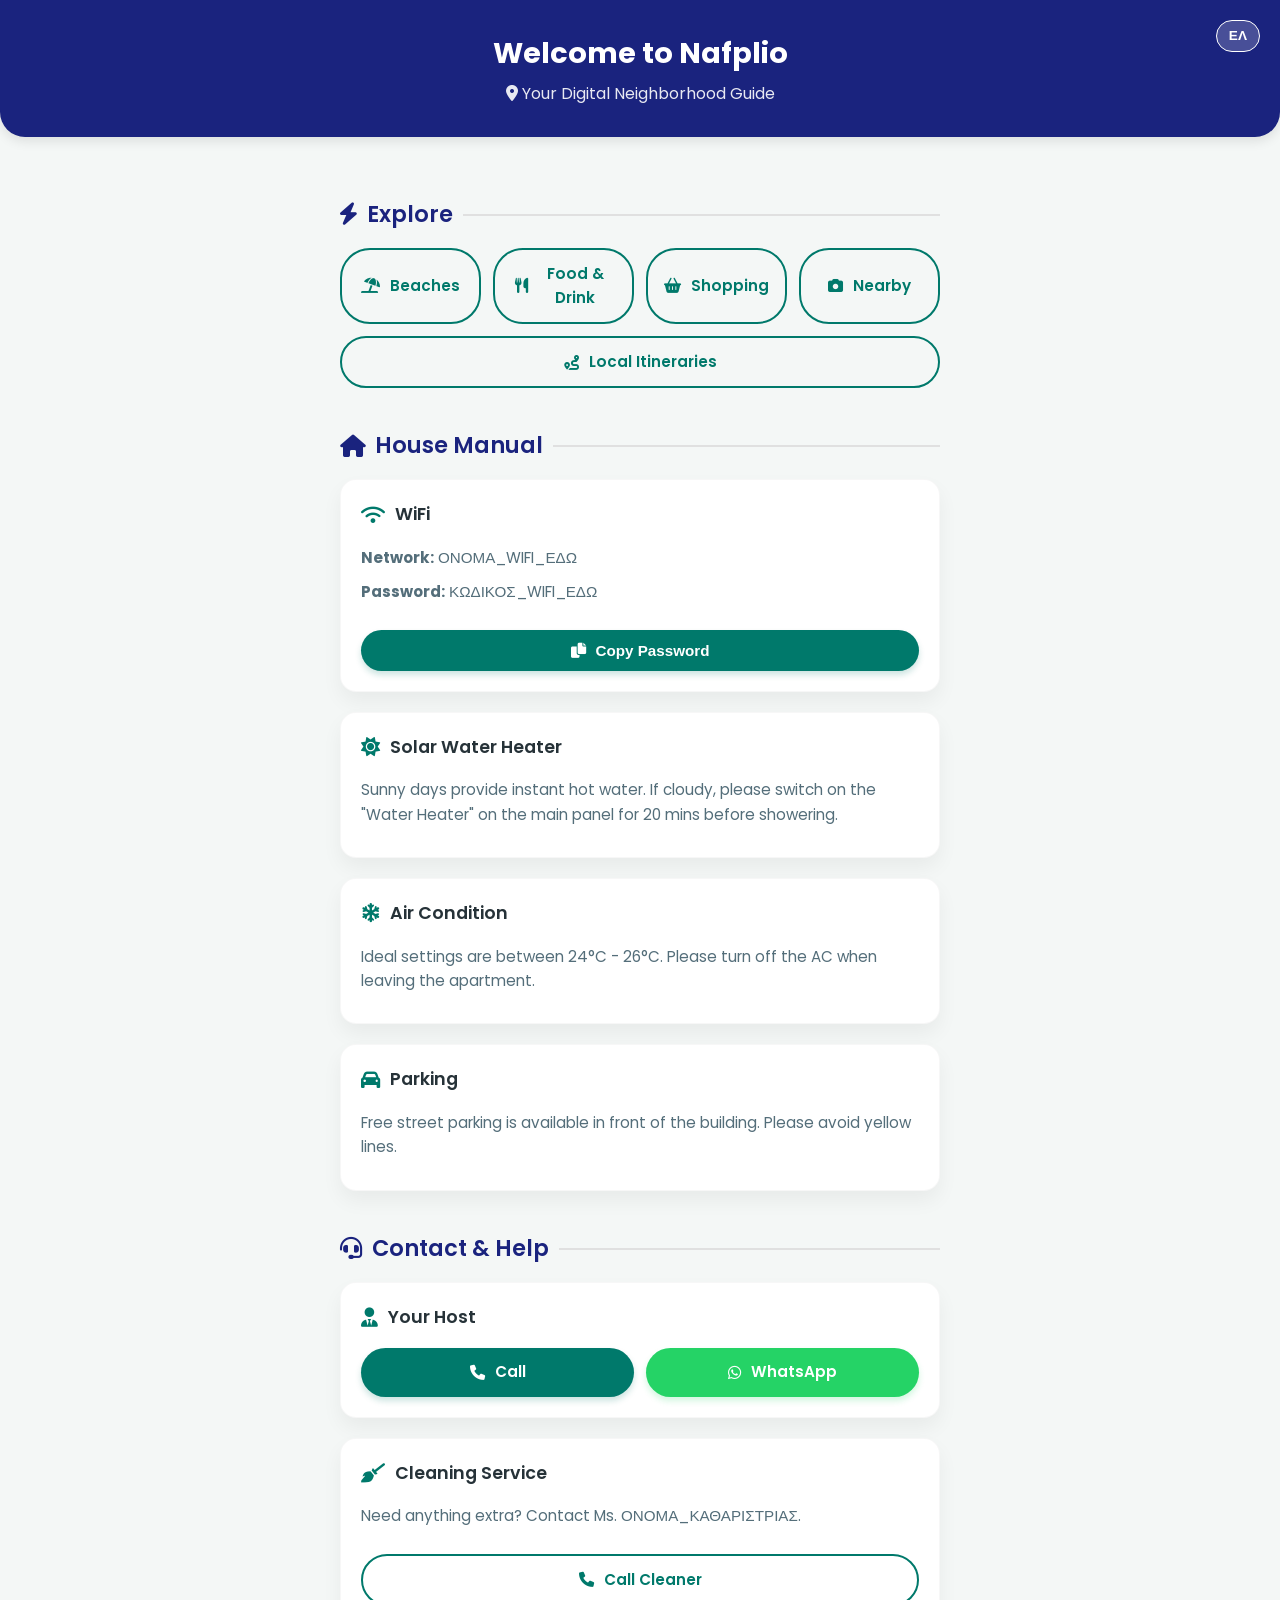
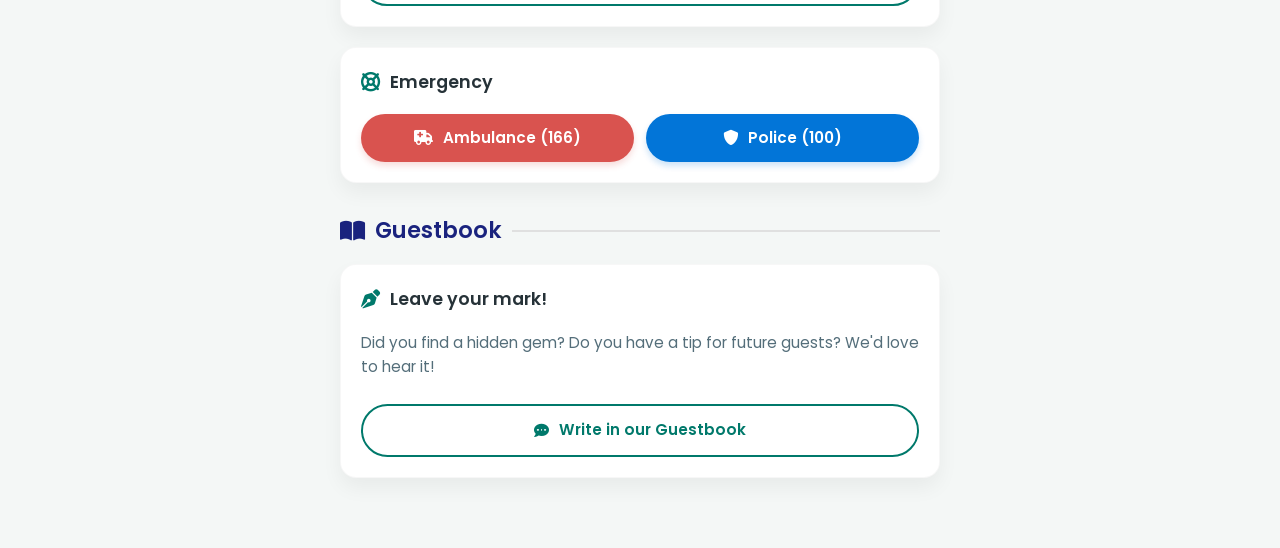
==== index.html @ 697308ff "first commit" ====
<!DOCTYPE html>
<html lang="en">
<head>
    <meta charset="UTF-8">
    <meta name="viewport" content="width=device-width, initial-scale=1.0, maximum-scale=1.0, user-scalable=no">
    <title>Digital Guide - Nafplio</title>
    
    <link rel="preconnect" href="https://fonts.googleapis.com">
    <link rel="preconnect" href="https://fonts.gstatic.com" crossorigin>
    <link href="https://fonts.googleapis.com/css2?family=Poppins:wght@400;600;700&display=swap" rel="stylesheet">
    <link rel="stylesheet" href="https://cdnjs.cloudflare.com/ajax/libs/font-awesome/6.0.0/css/all.min.css">
    
    <link rel="stylesheet" href="style.css">
</head>
<body class="lang-en">

    <header>
        <button class="lang-toggle" onclick="toggleLanguage()">
            <span class="en">ΕΛ</span>
            <span class="el">EN</span>
        </button>
        <h1>
            <span class="en">Welcome to Nafplio</span>
            <span class="el">Καλώς ήρθατε στο Ναύπλιο</span>
        </h1>
        <p><i class="fas fa-map-marker-alt"></i> 
            <span class="en">Your Digital Neighborhood Guide</span>
            <span class="el">Ο Ψηφιακός Οδηγός της Γειτονιάς</span>
        </p>
    </header>

    <div class="container">
        
    <h2><i class="fas fa-bolt"></i> <span class="en">Explore</span><span class="el">Εξερεύνηση</span></h2>
    <div class="flex-row">
        <a href="pages/beaches.html" class="btn flex-item btn-outline"><i class="fas fa-umbrella-beach"></i> <span class="en">Beaches</span><span class="el">Παραλίες</span></a>
        <a href="pages/food.html" class="btn flex-item btn-outline"><i class="fas fa-utensils"></i> <span class="en">Food & Drink</span><span class="el">Φαγητό & Ποτό</span></a>
        <a href="pages/shopping.html" class="btn flex-item btn-outline"><i class="fas fa-shopping-basket"></i> <span class="en">Shopping</span><span class="el">Αγορές</span></a>
        <a href="pages/nearby.html" class="btn flex-item btn-outline"><i class="fas fa-camera"></i> <span class="en">Nearby</span><span class="el">Αξιοθέατα</span></a>
        <a href="pages/itineraries.html" class="btn flex-item btn-outline" style="min-width: 100%;"><i class="fas fa-route"></i> <span class="en">Local Itineraries</span><span class="el">Προτεινόμενες Διαδρομές</span></a>
    </div>

        <h2><i class="fas fa-home"></i> <span class="en">House Manual</span><span class="el">Οδηγίες Σπιτιού</span></h2>
        
        <div class="card">
            <h3><i class="fas fa-wifi"></i> WiFi</h3>
            <p><strong>Network:</strong> ΟΝΟΜΑ_WIFI_ΕΔΩ</p>
            <p><strong>Password:</strong> ΚΩΔΙΚΟΣ_WIFI_ΕΔΩ</p>
            <button class="btn" onclick="copyWiFi()"><i class="fas fa-copy"></i> <span class="en">Copy Password</span><span class="el">Αντιγραφή Κωδικού</span></button>
        </div>

        <div class="card">
            <h3><i class="fas fa-sun"></i> <span class="en">Solar Water Heater</span><span class="el">Ηλιακός Θερμοσίφωνας</span></h3>
            <p>
                <span class="en">Sunny days provide instant hot water. If cloudy, please switch on the "Water Heater" on the main panel for 20 mins before showering.</span>
                <span class="el">Τις ηλιόλουστες μέρες υπάρχει άφθονο ζεστό νερό. Αν έχει συννεφιά, παρακαλούμε ανάψτε τον διακόπτη "Water Heater" στον πίνακα για 20 λεπτά.</span>
            </p>
        </div>

        <div class="card">
            <h3><i class="fas fa-snowflake"></i> Air Condition</h3>
            <p>
                <span class="en">Ideal settings are between 24°C - 26°C. Please turn off the AC when leaving the apartment.</span>
                <span class="el">Ιδανική θερμοκρασία είναι στους 24°C - 26°C. Παρακαλούμε κλείνετε το κλιματιστικό όταν φεύγετε από το σπίτι.</span>
            </p>
        </div>

        <div class="card">
            <h3><i class="fas fa-car"></i> <span class="en">Parking</span><span class="el">Πάρκινγκ</span></h3>
            <p>
                <span class="en">Free street parking is available in front of the building. Please avoid yellow lines.</span>
                <span class="el">Μπορείτε να παρκάρετε ελεύθερα στον δρόμο μπροστά από το κτίριο. Αποφύγετε τις κίτρινες γραμμές.</span>
            </p>
        </div>

        <h2><i class="fas fa-headset"></i> <span class="en">Contact & Help</span><span class="el">Επικοινωνία & Βοήθεια</span></h2>

        <div class="card">
            <h3><i class="fas fa-user-tie"></i> <span class="en">Your Host</span><span class="el">Οικοδεσπότης</span></h3>
            <div class="flex-row" style="margin-top:15px;">
                <a href="tel:+3069XXXXXXXX" class="btn flex-item"><i class="fas fa-phone"></i> <span class="en">Call</span><span class="el">Κλήση</span></a>
                <a href="https://wa.me/3069XXXXXXXX" target="_blank" class="btn flex-item btn-success"><i class="fab fa-whatsapp"></i> WhatsApp</a>
            </div>
        </div>

        <div class="card">
            <h3><i class="fas fa-broom"></i> <span class="en">Cleaning Service</span><span class="el">Υπηρεσία Καθαριότητας</span></h3>
            <p>
                <span class="en">Need anything extra? Contact Ms. ΟΝΟΜΑ_ΚΑΘΑΡΙΣΤΡΙΑΣ.</span>
                <span class="el">Χρειάζεστε κάτι έκτακτο; Καλέστε την κα. ΟΝΟΜΑ_ΚΑΘΑΡΙΣΤΡΙΑΣ.</span>
            </p>
            <a href="tel:+3069XXXXXXXX" class="btn btn-outline"><i class="fas fa-phone"></i> <span class="en">Call Cleaner</span><span class="el">Κλήση Καθαρίστριας</span></a>
        </div>

        <div class="card">
            <h3><i class="fas fa-life-ring"></i> <span class="en">Emergency</span><span class="el">Έκτακτη Ανάγκη</span></h3>
            <div class="flex-row">
                <a href="tel:166" class="btn flex-item btn-danger"><i class="fas fa-ambulance"></i> <span class="en">Ambulance (166)</span><span class="el">Ασθενοφόρο (166)</span></a>
                <a href="tel:100" class="btn flex-item btn-primary"><i class="fas fa-shield-alt"></i> <span class="en">Police (100)</span><span class="el">Αστυνομία (100)</span></a>
            </div>
        </div>
        
        <h2 style="margin-top: 30px;"><i class="fas fa-book-open"></i> <span class="en">Guestbook</span><span class="el">Βιβλίο Επισκεπτών</span></h2>
        
        <div class="card">
            <h3><i class="fas fa-pen-nib"></i> <span class="en">Leave your mark!</span><span class="el">Αφήστε το σχόλιό σας!</span></h3>
            <p>
                <span class="en">Did you find a hidden gem? Do you have a tip for future guests? We'd love to hear it!</span>
                <span class="el">Ανακαλύψατε κάποιο κρυμμένο διαμάντι στο Ναύπλιο; Γράψτε μας την εμπειρία σας!</span>
            </p>
            <a href="ΒΑΛΕ_LINK_ΓΙΑ_GOOGLE_FORM" target="_blank" class="btn btn-outline"><i class="fas fa-comment-dots"></i> <span class="en">Write in our Guestbook</span><span class="el">Γράψτε στο Βιβλίο</span></a>
        </div>

    </div>

    <div id="toast"><i class="fas fa-check-circle"></i> <span class="en">Password Copied!</span><span class="el">Ο Κωδικός Αντιγράφηκε!</span></div>

    <script src="script.js"></script>
</body>
</html>
---- style.css ----
:root {
    --primary-navy: #1A237E;
    --accent-teal: #00796B;
    --bg-light: #F4F7F6;
    --text-dark: #263238;
    --card-bg: #ffffff;
    --shadow-soft: 0 10px 20px rgba(0,0,0,0.05);
    --transition-fast: all 0.3s ease;
}

body { font-family: 'Poppins', sans-serif; background-color: var(--bg-light); color: var(--text-dark); margin: 0; padding: 0; line-height: 1.6; }
body.lang-en .el { display: none !important; }
body.lang-el .en { display: none !important; }

header { background-color: var(--primary-navy); color: white; padding: 30px 20px; text-align: center; border-bottom-left-radius: 25px; border-bottom-right-radius: 25px; box-shadow: 0 4px 12px rgba(0,0,0,0.1); position: relative; }
.lang-toggle { position: absolute; top: 20px; right: 20px; background: rgba(255,255,255,0.2); border: 1px solid white; color: white; padding: 5px 12px; border-radius: 20px; cursor: pointer; font-family: 'Poppins', sans-serif; font-weight: 600; font-size: 0.85rem; transition: var(--transition-fast); }
.lang-toggle:hover { background: white; color: var(--primary-navy); }
header h1 { margin: 0; font-size: 1.8rem; font-weight: 700; }
header p { margin: 5px 0 0 0; font-size: 1rem; opacity: 0.9; }

.container { padding: 20px; max-width: 600px; margin: auto; padding-bottom: 50px; }
h2 { color: var(--primary-navy); font-weight: 600; font-size: 1.4rem; margin-top: 40px; margin-bottom: 15px; display: flex; align-items: center; gap: 10px; }
h2::after { content: ''; flex: 1; height: 2px; background-color: #E0E0E0; }

.card { background-color: var(--card-bg); border-radius: 16px; padding: 20px; margin-bottom: 20px; box-shadow: var(--shadow-soft); transition: var(--transition-fast); border: 1px solid rgba(0,0,0,0.03); }
.card:active { transform: scale(0.98); }
.card h3 { margin-top: 0; color: var(--text-dark); font-weight: 600; font-size: 1.1rem; display: flex; align-items: center; gap: 10px; }
.card h3 i { color: var(--accent-teal); font-size: 1.2rem; }
.card p { margin: 10px 0; font-size: 0.95rem; color: #546E7A; }

.btn { display: inline-flex; align-items: center; justify-content: center; gap: 10px; background-color: var(--accent-teal); color: white; padding: 12px 20px; text-decoration: none; border-radius: 30px; font-weight: 600; font-size: 0.95rem; border: none; cursor: pointer; width: 100%; text-align: center; box-sizing: border-box; margin-top: 15px; transition: var(--transition-fast); box-shadow: 0 4px 6px rgba(0,121,107,0.2); }
.btn:hover { opacity: 0.9; }
.btn-outline { background-color: transparent; color: var(--accent-teal); border: 2px solid var(--accent-teal); box-shadow: none; }
.btn-outline:hover, .btn-outline.active { background-color: rgba(0,121,107,0.1); }
.btn-success { background-color: #25D366; box-shadow: 0 4px 6px rgba(37,211,102,0.2); }
.btn-danger { background-color: #d9534f; box-shadow: 0 4px 6px rgba(217,83,79,0.2); }
.btn-primary { background-color: #0275d8; box-shadow: 0 4px 6px rgba(2,117,216,0.2); }

.flex-row { display: flex; gap: 12px; flex-wrap: wrap; }
.flex-item { flex: 1; min-width: 140px; margin-top: 0; }

#toast { visibility: hidden; min-width: 200px; background-color: var(--primary-navy); color: #fff; text-align: center; padding: 12px; position: fixed; bottom: 30px; left: 50%; transform: translateX(-50%); border-radius: 30px; z-index: 1000; font-size: 0.9rem; font-weight: 600; box-shadow: 0 10px 20px rgba(0,0,0,0.2); }
#toast.show { visibility: visible; animation: fadein 0.5s, fadeout 0.5s 2.5s; }
@keyframes fadein { from {bottom: 0; opacity: 0;} to {bottom: 30px; opacity: 1;} }
@keyframes fadeout { from {bottom: 30px; opacity: 1;} to {bottom: 0; opacity: 0;} }
.back-btn { position: absolute; top: 20px; left: 20px; background: rgba(255,255,255,0.2); border: 1px solid white; color: white; padding: 5px 12px; border-radius: 20px; cursor: pointer; text-decoration: none; font-family: 'Poppins', sans-serif; font-weight: 600; font-size: 0.85rem; transition: var(--transition-fast); }
.back-btn:hover { background: white; color: var(--primary-navy); }
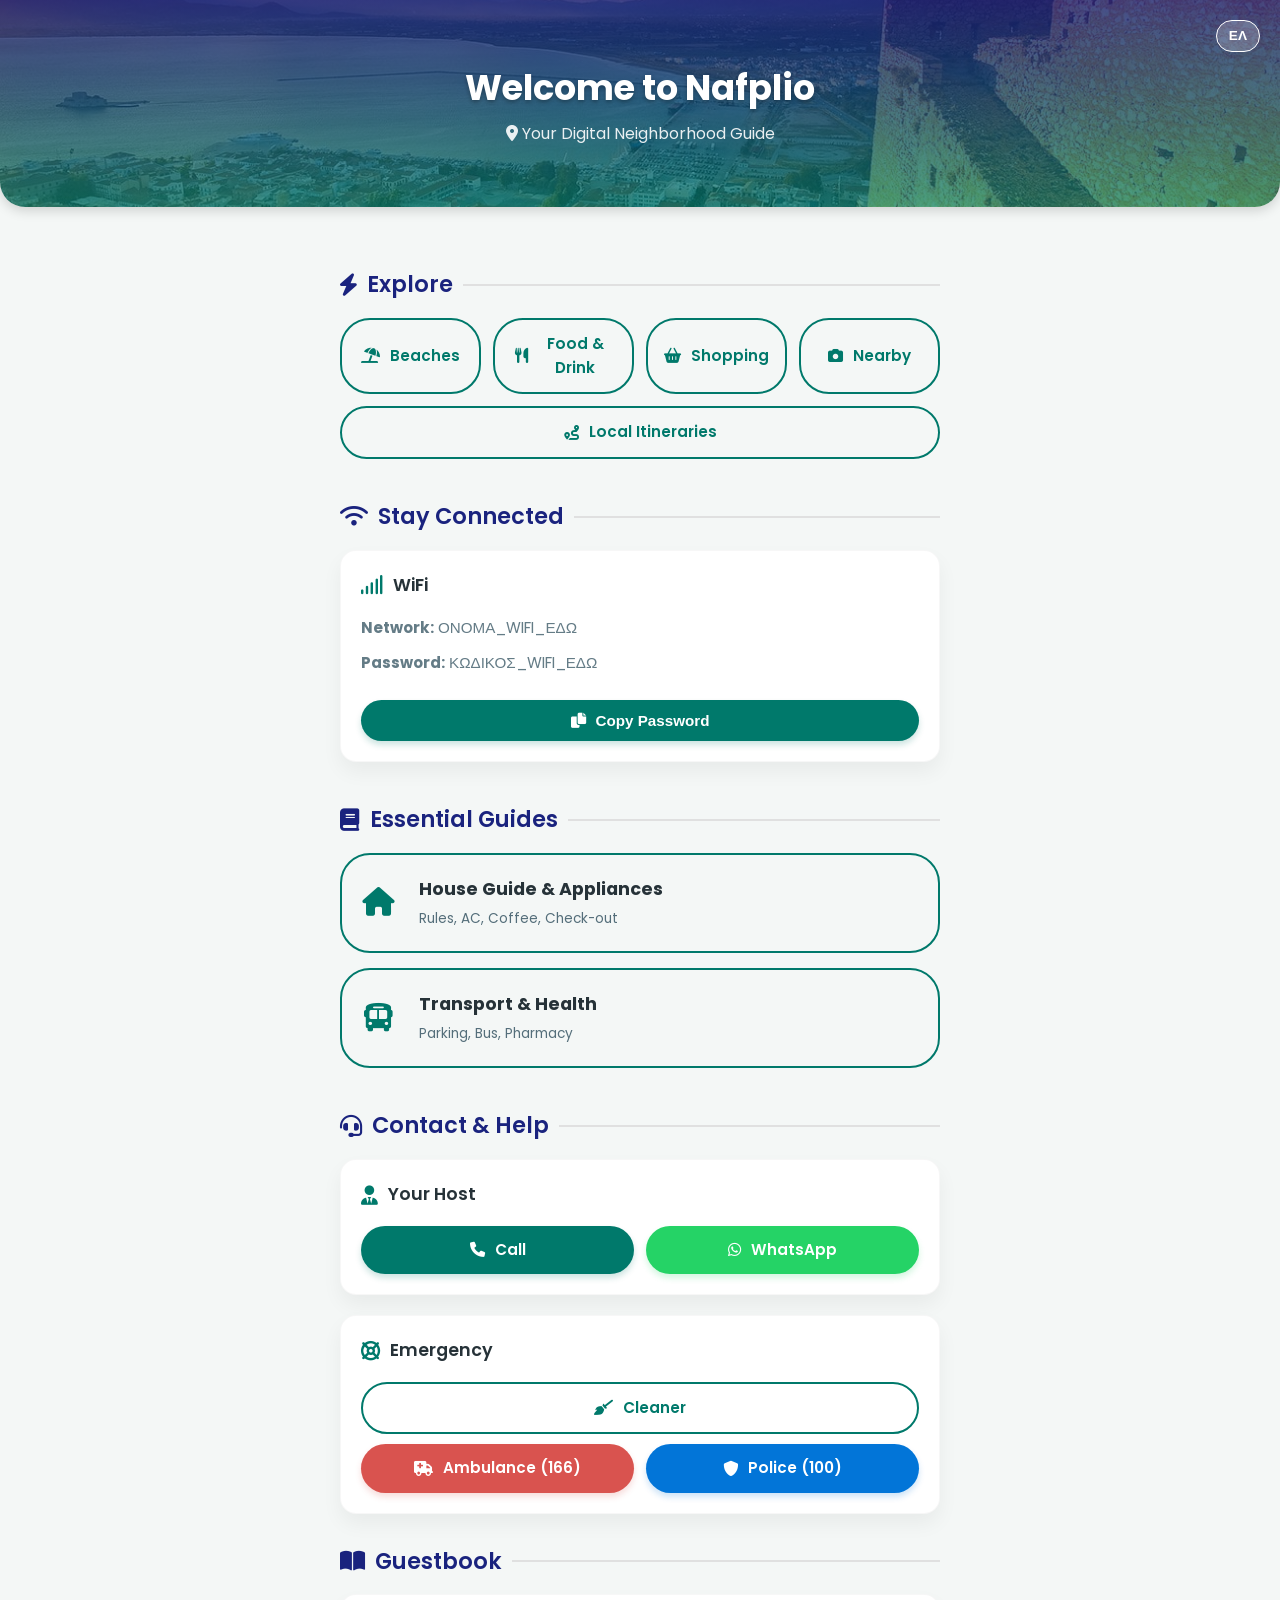
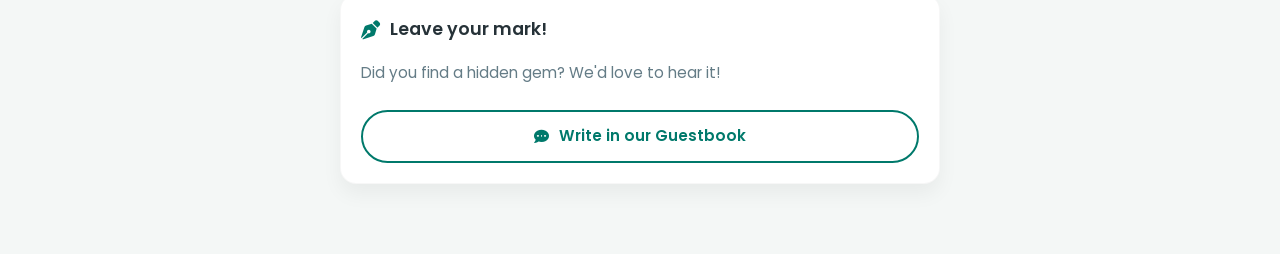
==== commit ccd2fdc8: "Changes committed:" ====
--- a/index.html
+++ b/index.html
@@ -9,12 +9,11 @@
     <link rel="preconnect" href="https://fonts.gstatic.com" crossorigin>
     <link href="https://fonts.googleapis.com/css2?family=Poppins:wght@400;600;700&display=swap" rel="stylesheet">
     <link rel="stylesheet" href="https://cdnjs.cloudflare.com/ajax/libs/font-awesome/6.0.0/css/all.min.css">
-    
     <link rel="stylesheet" href="style.css">
 </head>
 <body class="lang-en">
 
-    <header>
+    <header class="hero-header">
         <button class="lang-toggle" onclick="toggleLanguage()">
             <span class="en">ΕΛ</span>
             <span class="el">EN</span>
@@ -31,47 +30,41 @@
 
     <div class="container">
         
-    <h2><i class="fas fa-bolt"></i> <span class="en">Explore</span><span class="el">Εξερεύνηση</span></h2>
-    <div class="flex-row">
-        <a href="pages/beaches.html" class="btn flex-item btn-outline"><i class="fas fa-umbrella-beach"></i> <span class="en">Beaches</span><span class="el">Παραλίες</span></a>
-        <a href="pages/food.html" class="btn flex-item btn-outline"><i class="fas fa-utensils"></i> <span class="en">Food & Drink</span><span class="el">Φαγητό & Ποτό</span></a>
-        <a href="pages/shopping.html" class="btn flex-item btn-outline"><i class="fas fa-shopping-basket"></i> <span class="en">Shopping</span><span class="el">Αγορές</span></a>
-        <a href="pages/nearby.html" class="btn flex-item btn-outline"><i class="fas fa-camera"></i> <span class="en">Nearby</span><span class="el">Αξιοθέατα</span></a>
-        <a href="pages/itineraries.html" class="btn flex-item btn-outline" style="min-width: 100%;"><i class="fas fa-route"></i> <span class="en">Local Itineraries</span><span class="el">Προτεινόμενες Διαδρομές</span></a>
-    </div>
+        <h2><i class="fas fa-bolt"></i> <span class="en">Explore</span><span class="el">Εξερεύνηση</span></h2>
+        <div class="flex-row">
+            <a href="pages/beaches.html" class="btn flex-item btn-outline"><i class="fas fa-umbrella-beach"></i> <span class="en">Beaches</span><span class="el">Παραλίες</span></a>
+            <a href="pages/fooddrink.html" class="btn flex-item btn-outline"><i class="fas fa-utensils"></i> <span class="en">Food & Drink</span><span class="el">Φαγητό & Ποτό</span></a>
+            <a href="pages/shopping.html" class="btn flex-item btn-outline"><i class="fas fa-shopping-basket"></i> <span class="en">Shopping</span><span class="el">Αγορές</span></a>
+            <a href="pages/nearby.html" class="btn flex-item btn-outline"><i class="fas fa-camera"></i> <span class="en">Nearby</span><span class="el">Αξιοθέατα</span></a>
+            <a href="pages/itineraries.html" class="btn flex-item btn-outline" style="min-width: 100%;"><i class="fas fa-route"></i> <span class="en">Local Itineraries</span><span class="el">Προτεινόμενες Διαδρομές</span></a>
+        </div>
 
-        <h2><i class="fas fa-home"></i> <span class="en">House Manual</span><span class="el">Οδηγίες Σπιτιού</span></h2>
+        <h2><i class="fas fa-wifi"></i> <span class="en">Stay Connected</span><span class="el">Σύνδεση στο Internet</span></h2>
         
         <div class="card">
-            <h3><i class="fas fa-wifi"></i> WiFi</h3>
+            <h3><i class="fas fa-signal"></i> WiFi</h3>
             <p><strong>Network:</strong> ΟΝΟΜΑ_WIFI_ΕΔΩ</p>
             <p><strong>Password:</strong> ΚΩΔΙΚΟΣ_WIFI_ΕΔΩ</p>
             <button class="btn" onclick="copyWiFi()"><i class="fas fa-copy"></i> <span class="en">Copy Password</span><span class="el">Αντιγραφή Κωδικού</span></button>
         </div>
 
-        <div class="card">
-            <h3><i class="fas fa-sun"></i> <span class="en">Solar Water Heater</span><span class="el">Ηλιακός Θερμοσίφωνας</span></h3>
-            <p>
-                <span class="en">Sunny days provide instant hot water. If cloudy, please switch on the "Water Heater" on the main panel for 20 mins before showering.</span>
-                <span class="el">Τις ηλιόλουστες μέρες υπάρχει άφθονο ζεστό νερό. Αν έχει συννεφιά, παρακαλούμε ανάψτε τον διακόπτη "Water Heater" στον πίνακα για 20 λεπτά.</span>
-            </p>
-        </div>
+        <h2><i class="fas fa-book"></i> <span class="en">Essential Guides</span><span class="el">Χρήσιμοι Οδηγοί</span></h2>
+        
+        <a href="pages/house-guide.html" class="btn btn-outline" style="padding: 20px; font-size: 1.1rem; margin-bottom: 15px; display: flex; align-items: center; justify-content: flex-start; text-align: left;">
+            <i class="fas fa-home" style="font-size: 1.8rem; margin-right: 15px; color: var(--accent-teal);"></i> 
+            <div>
+                <strong style="display: block; color: var(--text-dark);"><span class="en">House Guide & Appliances</span><span class="el">Οδηγός Σπιτιού & Συσκευές</span></strong>
+                <span style="font-size: 0.85rem; font-weight: 400; color: #546E7A;"><span class="en">Rules, AC, Coffee, Check-out</span><span class="el">Κανόνες, AC, Καφές, Check-out</span></span>
+            </div>
+        </a>
 
-        <div class="card">
-            <h3><i class="fas fa-snowflake"></i> Air Condition</h3>
-            <p>
-                <span class="en">Ideal settings are between 24°C - 26°C. Please turn off the AC when leaving the apartment.</span>
-                <span class="el">Ιδανική θερμοκρασία είναι στους 24°C - 26°C. Παρακαλούμε κλείνετε το κλιματιστικό όταν φεύγετε από το σπίτι.</span>
-            </p>
-        </div>
-
-        <div class="card">
-            <h3><i class="fas fa-car"></i> <span class="en">Parking</span><span class="el">Πάρκινγκ</span></h3>
-            <p>
-                <span class="en">Free street parking is available in front of the building. Please avoid yellow lines.</span>
-                <span class="el">Μπορείτε να παρκάρετε ελεύθερα στον δρόμο μπροστά από το κτίριο. Αποφύγετε τις κίτρινες γραμμές.</span>
-            </p>
-        </div>
+        <a href="pages/transport.html" class="btn btn-outline" style="padding: 20px; font-size: 1.1rem; display: flex; align-items: center; justify-content: flex-start; text-align: left;">
+            <i class="fas fa-bus" style="font-size: 1.8rem; margin-right: 15px; color: var(--accent-teal);"></i> 
+            <div>
+                <strong style="display: block; color: var(--text-dark);"><span class="en">Transport & Health</span><span class="el">Μετακινήσεις & Υγεία</span></strong>
+                <span style="font-size: 0.85rem; font-weight: 400; color: #546E7A;"><span class="en">Parking, Bus, Pharmacy</span><span class="el">Πάρκινγκ, ΚΤΕΛ, Φαρμακείο</span></span>
+            </div>
+        </a>
 
         <h2><i class="fas fa-headset"></i> <span class="en">Contact & Help</span><span class="el">Επικοινωνία & Βοήθεια</span></h2>
 
@@ -84,16 +77,10 @@
         </div>
 
         <div class="card">
-            <h3><i class="fas fa-broom"></i> <span class="en">Cleaning Service</span><span class="el">Υπηρεσία Καθαριότητας</span></h3>
-            <p>
-                <span class="en">Need anything extra? Contact Ms. ΟΝΟΜΑ_ΚΑΘΑΡΙΣΤΡΙΑΣ.</span>
-                <span class="el">Χρειάζεστε κάτι έκτακτο; Καλέστε την κα. ΟΝΟΜΑ_ΚΑΘΑΡΙΣΤΡΙΑΣ.</span>
-            </p>
-            <a href="tel:+3069XXXXXXXX" class="btn btn-outline"><i class="fas fa-phone"></i> <span class="en">Call Cleaner</span><span class="el">Κλήση Καθαρίστριας</span></a>
-        </div>
-
-        <div class="card">
             <h3><i class="fas fa-life-ring"></i> <span class="en">Emergency</span><span class="el">Έκτακτη Ανάγκη</span></h3>
+            <div class="flex-row" style="margin-bottom:10px;">
+                <a href="tel:+3069XXXXXXXX" class="btn flex-item btn-outline"><i class="fas fa-broom"></i> <span class="en">Cleaner</span><span class="el">Καθαρίστρια</span></a>
+            </div>
             <div class="flex-row">
                 <a href="tel:166" class="btn flex-item btn-danger"><i class="fas fa-ambulance"></i> <span class="en">Ambulance (166)</span><span class="el">Ασθενοφόρο (166)</span></a>
                 <a href="tel:100" class="btn flex-item btn-primary"><i class="fas fa-shield-alt"></i> <span class="en">Police (100)</span><span class="el">Αστυνομία (100)</span></a>
@@ -101,20 +88,15 @@
         </div>
         
         <h2 style="margin-top: 30px;"><i class="fas fa-book-open"></i> <span class="en">Guestbook</span><span class="el">Βιβλίο Επισκεπτών</span></h2>
-        
         <div class="card">
             <h3><i class="fas fa-pen-nib"></i> <span class="en">Leave your mark!</span><span class="el">Αφήστε το σχόλιό σας!</span></h3>
-            <p>
-                <span class="en">Did you find a hidden gem? Do you have a tip for future guests? We'd love to hear it!</span>
-                <span class="el">Ανακαλύψατε κάποιο κρυμμένο διαμάντι στο Ναύπλιο; Γράψτε μας την εμπειρία σας!</span>
-            </p>
+            <p><span class="en">Did you find a hidden gem? We'd love to hear it!</span><span class="el">Ανακαλύψατε κάποιο κρυμμένο διαμάντι στο Ναύπλιο; Γράψτε μας!</span></p>
             <a href="ΒΑΛΕ_LINK_ΓΙΑ_GOOGLE_FORM" target="_blank" class="btn btn-outline"><i class="fas fa-comment-dots"></i> <span class="en">Write in our Guestbook</span><span class="el">Γράψτε στο Βιβλίο</span></a>
         </div>
 
     </div>
 
     <div id="toast"><i class="fas fa-check-circle"></i> <span class="en">Password Copied!</span><span class="el">Ο Κωδικός Αντιγράφηκε!</span></div>
-
     <script src="script.js"></script>
 </body>
 </html>
--- a/style.css
+++ b/style.css
@@ -12,11 +12,29 @@
 body.lang-en .el { display: none !important; }
 body.lang-el .en { display: none !important; }
 
-header { background-color: var(--primary-navy); color: white; padding: 30px 20px; text-align: center; border-bottom-left-radius: 25px; border-bottom-right-radius: 25px; box-shadow: 0 4px 12px rgba(0,0,0,0.1); position: relative; }
+.hero-header {
+    background-image: linear-gradient(rgba(26, 35, 126, 0.8), rgba(0, 121, 107, 0.7)), url('images/img.jpg');
+    background-size: cover;
+    background-position: center;
+    color: white;
+    padding: 60px 20px;
+    text-align: center;
+    border-bottom-left-radius: 25px;
+    border-bottom-right-radius: 25px;
+    box-shadow: 0 4px 12px rgba(0,0,0,0.15);
+    position: relative;
+}
+
+header:not(.hero-header) { background-color: var(--primary-navy); color: white; padding: 30px 20px; text-align: center; border-bottom-left-radius: 25px; border-bottom-right-radius: 25px; box-shadow: 0 4px 12px rgba(0,0,0,0.1); position: relative; }
+
 .lang-toggle { position: absolute; top: 20px; right: 20px; background: rgba(255,255,255,0.2); border: 1px solid white; color: white; padding: 5px 12px; border-radius: 20px; cursor: pointer; font-family: 'Poppins', sans-serif; font-weight: 600; font-size: 0.85rem; transition: var(--transition-fast); }
 .lang-toggle:hover { background: white; color: var(--primary-navy); }
-header h1 { margin: 0; font-size: 1.8rem; font-weight: 700; }
-header p { margin: 5px 0 0 0; font-size: 1rem; opacity: 0.9; }
+.back-btn { position: absolute; top: 20px; left: 20px; background: rgba(255,255,255,0.2); border: 1px solid white; color: white; padding: 5px 12px; border-radius: 20px; cursor: pointer; text-decoration: none; font-family: 'Poppins', sans-serif; font-weight: 600; font-size: 0.85rem; transition: var(--transition-fast); }
+.back-btn:hover { background: white; color: var(--primary-navy); }
+
+h1 { margin: 0; font-size: 1.8rem; font-weight: 700; }
+.hero-header h1 { font-size: 2.2rem; text-shadow: 0 2px 4px rgba(0,0,0,0.3); }
+p { margin: 5px 0 0 0; font-size: 1rem; opacity: 0.9; }
 
 .container { padding: 20px; max-width: 600px; margin: auto; padding-bottom: 50px; }
 h2 { color: var(--primary-navy); font-weight: 600; font-size: 1.4rem; margin-top: 40px; margin-bottom: 15px; display: flex; align-items: center; gap: 10px; }
@@ -42,6 +60,4 @@
 #toast { visibility: hidden; min-width: 200px; background-color: var(--primary-navy); color: #fff; text-align: center; padding: 12px; position: fixed; bottom: 30px; left: 50%; transform: translateX(-50%); border-radius: 30px; z-index: 1000; font-size: 0.9rem; font-weight: 600; box-shadow: 0 10px 20px rgba(0,0,0,0.2); }
 #toast.show { visibility: visible; animation: fadein 0.5s, fadeout 0.5s 2.5s; }
 @keyframes fadein { from {bottom: 0; opacity: 0;} to {bottom: 30px; opacity: 1;} }
-@keyframes fadeout { from {bottom: 30px; opacity: 1;} to {bottom: 0; opacity: 0;} }
-.back-btn { position: absolute; top: 20px; left: 20px; background: rgba(255,255,255,0.2); border: 1px solid white; color: white; padding: 5px 12px; border-radius: 20px; cursor: pointer; text-decoration: none; font-family: 'Poppins', sans-serif; font-weight: 600; font-size: 0.85rem; transition: var(--transition-fast); }
-.back-btn:hover { background: white; color: var(--primary-navy); }+@keyframes fadeout { from {bottom: 30px; opacity: 1;} to {bottom: 0; opacity: 0;} }
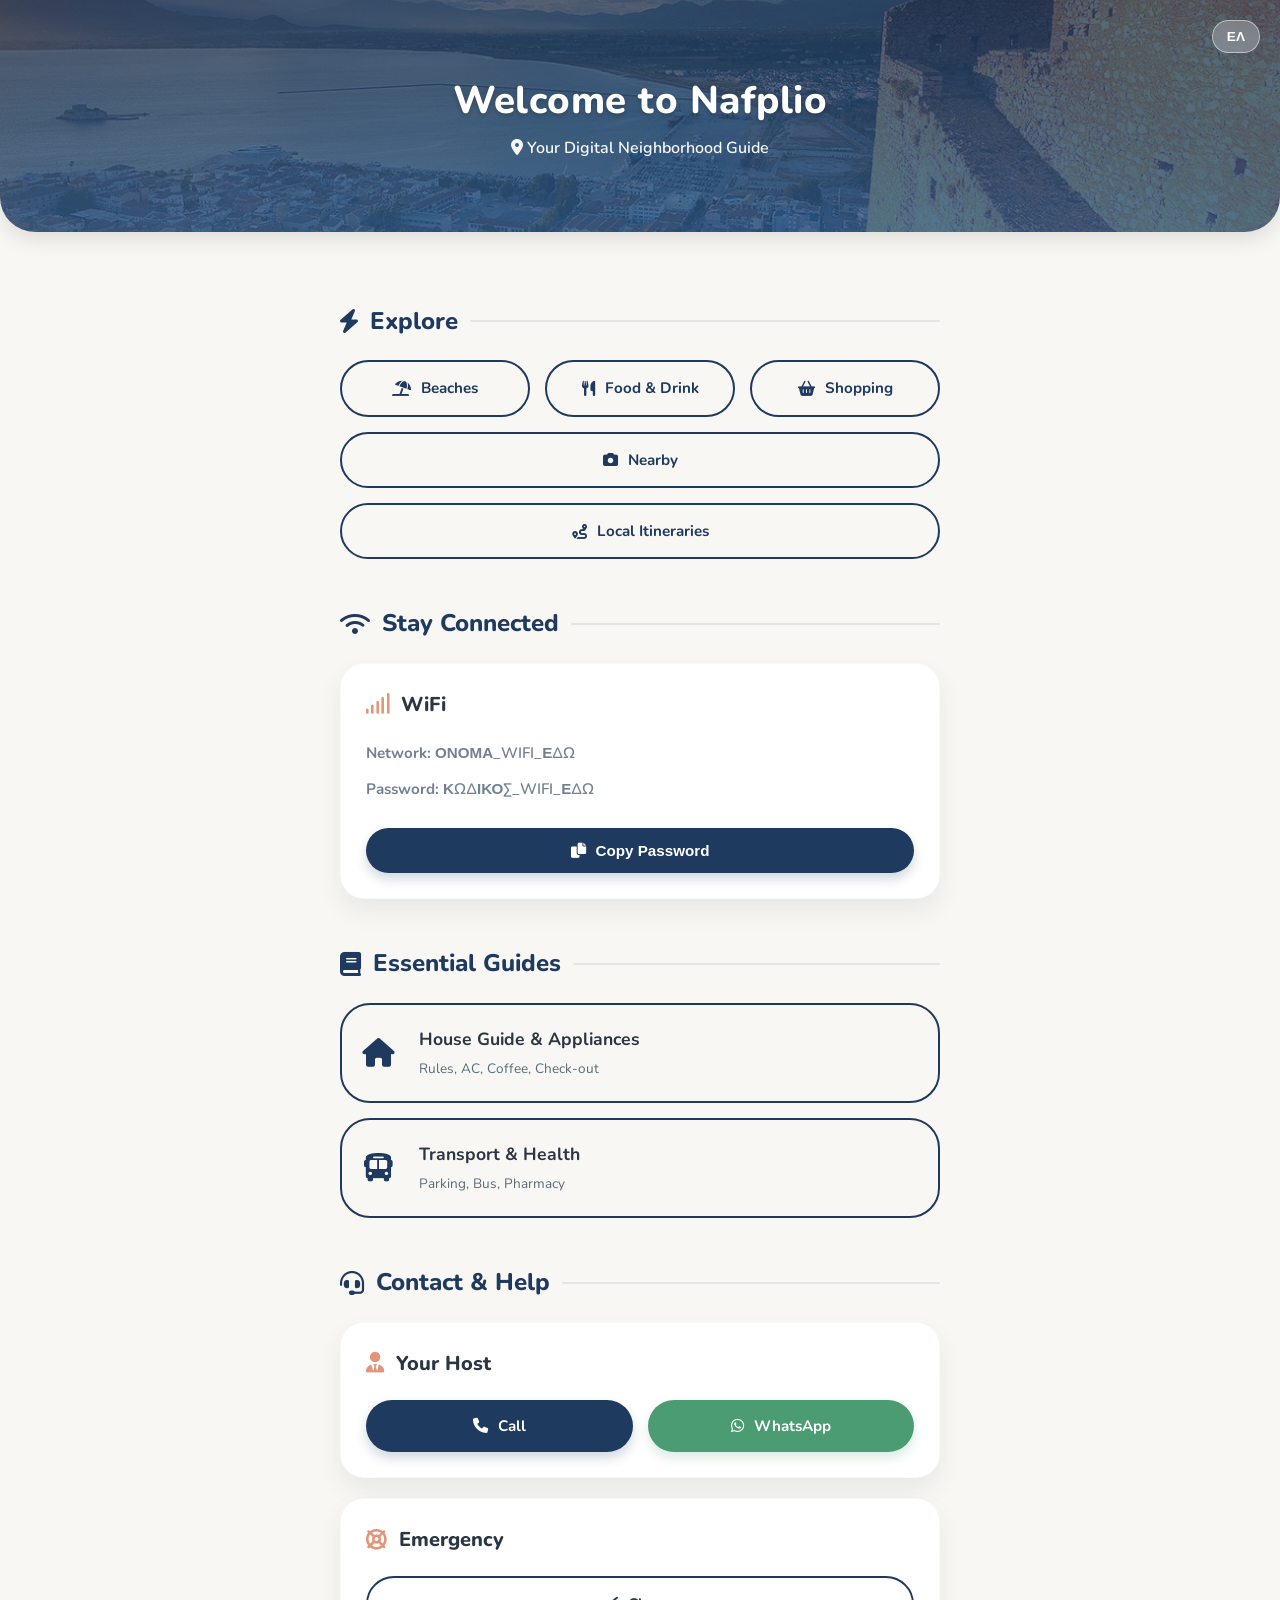
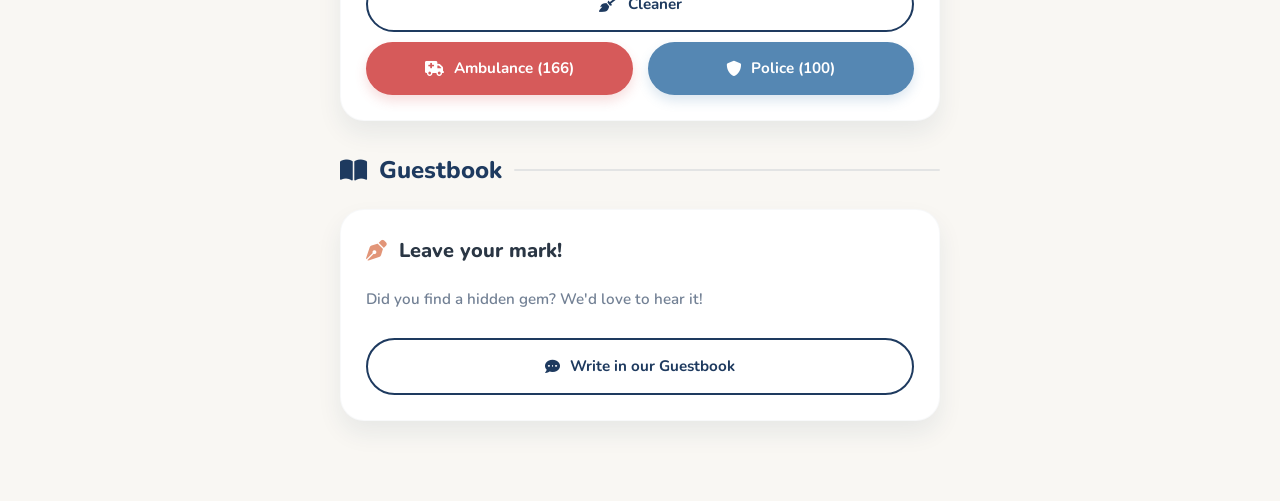
==== commit db2a85d5: "update" ====
--- a/index.html
+++ b/index.html
@@ -7,7 +7,7 @@
     
     <link rel="preconnect" href="https://fonts.googleapis.com">
     <link rel="preconnect" href="https://fonts.gstatic.com" crossorigin>
-    <link href="https://fonts.googleapis.com/css2?family=Poppins:wght@400;600;700&display=swap" rel="stylesheet">
+    <link href="https://fonts.googleapis.com/css2?family=Nunito:wght@400;600;700;800&display=swap" rel="stylesheet">
     <link rel="stylesheet" href="https://cdnjs.cloudflare.com/ajax/libs/font-awesome/6.0.0/css/all.min.css">
     <link rel="stylesheet" href="style.css">
 </head>
--- a/style.css
+++ b/style.css
@@ -1,63 +1,88 @@
 :root {
-    --primary-navy: #1A237E;
-    --accent-teal: #00796B;
-    --bg-light: #F4F7F6;
-    --text-dark: #263238;
+    --primary-color: #1E3A5F;
+    --accent-color: #E29578;
+    --bg-light: #F9F7F3;
+    --text-dark: #2A3644;
+    --text-muted: #6B7A8F;
     --card-bg: #ffffff;
-    --shadow-soft: 0 10px 20px rgba(0,0,0,0.05);
-    --transition-fast: all 0.3s ease;
+    
+    --shadow-soft: 0 12px 24px rgba(30, 58, 95, 0.08); 
+    --transition-fast: all 0.3s cubic-bezier(0.4, 0, 0.2, 1);
+    --radius-large: 24px;
 }
 
-body { font-family: 'Poppins', sans-serif; background-color: var(--bg-light); color: var(--text-dark); margin: 0; padding: 0; line-height: 1.6; }
+body { 
+    font-family: 'Nunito', sans-serif;
+    background-color: var(--bg-light); 
+    color: var(--text-dark); 
+    margin: 0; 
+    padding: 0; 
+    line-height: 1.6; 
+}
+
 body.lang-en .el { display: none !important; }
 body.lang-el .en { display: none !important; }
 
 .hero-header {
-    background-image: linear-gradient(rgba(26, 35, 126, 0.8), rgba(0, 121, 107, 0.7)), url('images/img.jpg');
+    background-image: linear-gradient(rgba(30, 58, 95, 0.75), rgba(42, 84, 133, 0.8)), url('images/img.jpg');
     background-size: cover;
     background-position: center;
     color: white;
-    padding: 60px 20px;
+    padding: 70px 20px;
     text-align: center;
-    border-bottom-left-radius: 25px;
-    border-bottom-right-radius: 25px;
-    box-shadow: 0 4px 12px rgba(0,0,0,0.15);
+    border-bottom-left-radius: 35px;
+    border-bottom-right-radius: 35px;
+    box-shadow: 0 8px 20px rgba(0,0,0,0.1);
     position: relative;
 }
 
-header:not(.hero-header) { background-color: var(--primary-navy); color: white; padding: 30px 20px; text-align: center; border-bottom-left-radius: 25px; border-bottom-right-radius: 25px; box-shadow: 0 4px 12px rgba(0,0,0,0.1); position: relative; }
+header:not(.hero-header) { 
+    background-color: var(--primary-color); 
+    color: white; 
+    padding: 30px 20px; 
+    text-align: center; 
+    border-bottom-left-radius: 35px; 
+    border-bottom-right-radius: 35px; 
+    box-shadow: 0 4px 15px rgba(30, 58, 95, 0.15); 
+    position: relative; 
+}
 
-.lang-toggle { position: absolute; top: 20px; right: 20px; background: rgba(255,255,255,0.2); border: 1px solid white; color: white; padding: 5px 12px; border-radius: 20px; cursor: pointer; font-family: 'Poppins', sans-serif; font-weight: 600; font-size: 0.85rem; transition: var(--transition-fast); }
-.lang-toggle:hover { background: white; color: var(--primary-navy); }
-.back-btn { position: absolute; top: 20px; left: 20px; background: rgba(255,255,255,0.2); border: 1px solid white; color: white; padding: 5px 12px; border-radius: 20px; cursor: pointer; text-decoration: none; font-family: 'Poppins', sans-serif; font-weight: 600; font-size: 0.85rem; transition: var(--transition-fast); }
-.back-btn:hover { background: white; color: var(--primary-navy); }
+.lang-toggle { position: absolute; top: 20px; right: 20px; background: rgba(255,255,255,0.25); border: 1px solid rgba(255,255,255,0.5); color: white; padding: 6px 14px; border-radius: 30px; cursor: pointer; font-family: 'Nunito', sans-serif; font-weight: 700; font-size: 0.85rem; transition: var(--transition-fast); backdrop-filter: blur(5px); }
+.lang-toggle:hover { background: white; color: var(--primary-color); }
+.back-btn { position: absolute; top: 20px; left: 20px; background: rgba(255,255,255,0.25); border: 1px solid rgba(255,255,255,0.5); color: white; padding: 6px 14px; border-radius: 30px; cursor: pointer; text-decoration: none; font-family: 'Nunito', sans-serif; font-weight: 700; font-size: 0.85rem; transition: var(--transition-fast); backdrop-filter: blur(5px); }
+.back-btn:hover { background: white; color: var(--primary-color); }
 
-h1 { margin: 0; font-size: 1.8rem; font-weight: 700; }
-.hero-header h1 { font-size: 2.2rem; text-shadow: 0 2px 4px rgba(0,0,0,0.3); }
-p { margin: 5px 0 0 0; font-size: 1rem; opacity: 0.9; }
+h1, h2, h3 { font-family: 'Nunito', sans-serif; font-weight: 800; } /* Έντονο βάρος για τους τίτλους */
 
-.container { padding: 20px; max-width: 600px; margin: auto; padding-bottom: 50px; }
-h2 { color: var(--primary-navy); font-weight: 600; font-size: 1.4rem; margin-top: 40px; margin-bottom: 15px; display: flex; align-items: center; gap: 10px; }
-h2::after { content: ''; flex: 1; height: 2px; background-color: #E0E0E0; }
+h1 { margin: 0; font-size: 2rem; }
+.hero-header h1 { font-size: 2.4rem; text-shadow: 0 2px 4px rgba(0,0,0,0.2); letter-spacing: 0.5px; }
+p { margin: 5px 0 0 0; font-size: 1rem; font-weight: 600; opacity: 0.95; }
 
-.card { background-color: var(--card-bg); border-radius: 16px; padding: 20px; margin-bottom: 20px; box-shadow: var(--shadow-soft); transition: var(--transition-fast); border: 1px solid rgba(0,0,0,0.03); }
+.container { padding: 25px 20px; max-width: 600px; margin: auto; padding-bottom: 60px; }
+h2 { color: var(--primary-color); font-size: 1.5rem; margin-top: 45px; margin-bottom: 20px; display: flex; align-items: center; gap: 12px; }
+h2::after { content: ''; flex: 1; height: 2px; background-color: rgba(30, 58, 95, 0.1); border-radius: 2px; }
+
+.card { background-color: var(--card-bg); border-radius: var(--radius-large); padding: 25px; margin-bottom: 20px; box-shadow: var(--shadow-soft); transition: var(--transition-fast); border: 1px solid rgba(30, 58, 95, 0.03); }
 .card:active { transform: scale(0.98); }
-.card h3 { margin-top: 0; color: var(--text-dark); font-weight: 600; font-size: 1.1rem; display: flex; align-items: center; gap: 10px; }
-.card h3 i { color: var(--accent-teal); font-size: 1.2rem; }
-.card p { margin: 10px 0; font-size: 0.95rem; color: #546E7A; }
+.card h3 { margin-top: 0; color: var(--text-dark); font-size: 1.25rem; display: flex; align-items: center; gap: 12px; }
+.card h3 i { color: var(--accent-color); font-size: 1.3rem; }
+.card p { margin: 12px 0; font-size: 0.95rem; font-weight: 600; color: var(--text-muted); }
 
-.btn { display: inline-flex; align-items: center; justify-content: center; gap: 10px; background-color: var(--accent-teal); color: white; padding: 12px 20px; text-decoration: none; border-radius: 30px; font-weight: 600; font-size: 0.95rem; border: none; cursor: pointer; width: 100%; text-align: center; box-sizing: border-box; margin-top: 15px; transition: var(--transition-fast); box-shadow: 0 4px 6px rgba(0,121,107,0.2); }
-.btn:hover { opacity: 0.9; }
-.btn-outline { background-color: transparent; color: var(--accent-teal); border: 2px solid var(--accent-teal); box-shadow: none; }
-.btn-outline:hover, .btn-outline.active { background-color: rgba(0,121,107,0.1); }
-.btn-success { background-color: #25D366; box-shadow: 0 4px 6px rgba(37,211,102,0.2); }
-.btn-danger { background-color: #d9534f; box-shadow: 0 4px 6px rgba(217,83,79,0.2); }
-.btn-primary { background-color: #0275d8; box-shadow: 0 4px 6px rgba(2,117,216,0.2); }
+/* Κουμπιά (Σχήμα χαπιού) */
+.btn { display: inline-flex; align-items: center; justify-content: center; gap: 10px; background-color: var(--primary-color); color: white; padding: 14px 22px; text-decoration: none; border-radius: 30px; font-weight: 700; font-size: 0.95rem; border: none; cursor: pointer; width: 100%; text-align: center; box-sizing: border-box; margin-top: 15px; transition: var(--transition-fast); box-shadow: 0 6px 12px rgba(30, 58, 95, 0.2); }
+.btn:hover { transform: translateY(-2px); box-shadow: 0 8px 16px rgba(30, 58, 95, 0.3); }
+.btn-outline { background-color: transparent; color: var(--primary-color); border: 2px solid var(--primary-color); box-shadow: none; }
+.btn-outline:hover, .btn-outline.active { background-color: rgba(30, 58, 95, 0.05); transform: translateY(0); }
 
-.flex-row { display: flex; gap: 12px; flex-wrap: wrap; }
+/* Πιο απαλά/παστέλ χρώματα για τα ειδικά κουμπιά */
+.btn-success { background-color: #4B9B73; box-shadow: 0 6px 12px rgba(75, 155, 115, 0.2); } 
+.btn-danger { background-color: #D65A5A; box-shadow: 0 6px 12px rgba(214, 90, 90, 0.2); } 
+.btn-primary { background-color: #5587B3; box-shadow: 0 6px 12px rgba(85, 135, 179, 0.2); } 
+
+.flex-row { display: flex; gap: 15px; flex-wrap: wrap; }
 .flex-item { flex: 1; min-width: 140px; margin-top: 0; }
 
-#toast { visibility: hidden; min-width: 200px; background-color: var(--primary-navy); color: #fff; text-align: center; padding: 12px; position: fixed; bottom: 30px; left: 50%; transform: translateX(-50%); border-radius: 30px; z-index: 1000; font-size: 0.9rem; font-weight: 600; box-shadow: 0 10px 20px rgba(0,0,0,0.2); }
+#toast { visibility: hidden; min-width: 220px; background-color: var(--text-dark); color: #fff; text-align: center; padding: 14px; position: fixed; bottom: 30px; left: 50%; transform: translateX(-50%); border-radius: 30px; z-index: 1000; font-size: 0.95rem; font-weight: 700; box-shadow: 0 10px 25px rgba(0,0,0,0.2); }
 #toast.show { visibility: visible; animation: fadein 0.5s, fadeout 0.5s 2.5s; }
 @keyframes fadein { from {bottom: 0; opacity: 0;} to {bottom: 30px; opacity: 1;} }
 @keyframes fadeout { from {bottom: 30px; opacity: 1;} to {bottom: 0; opacity: 0;} }
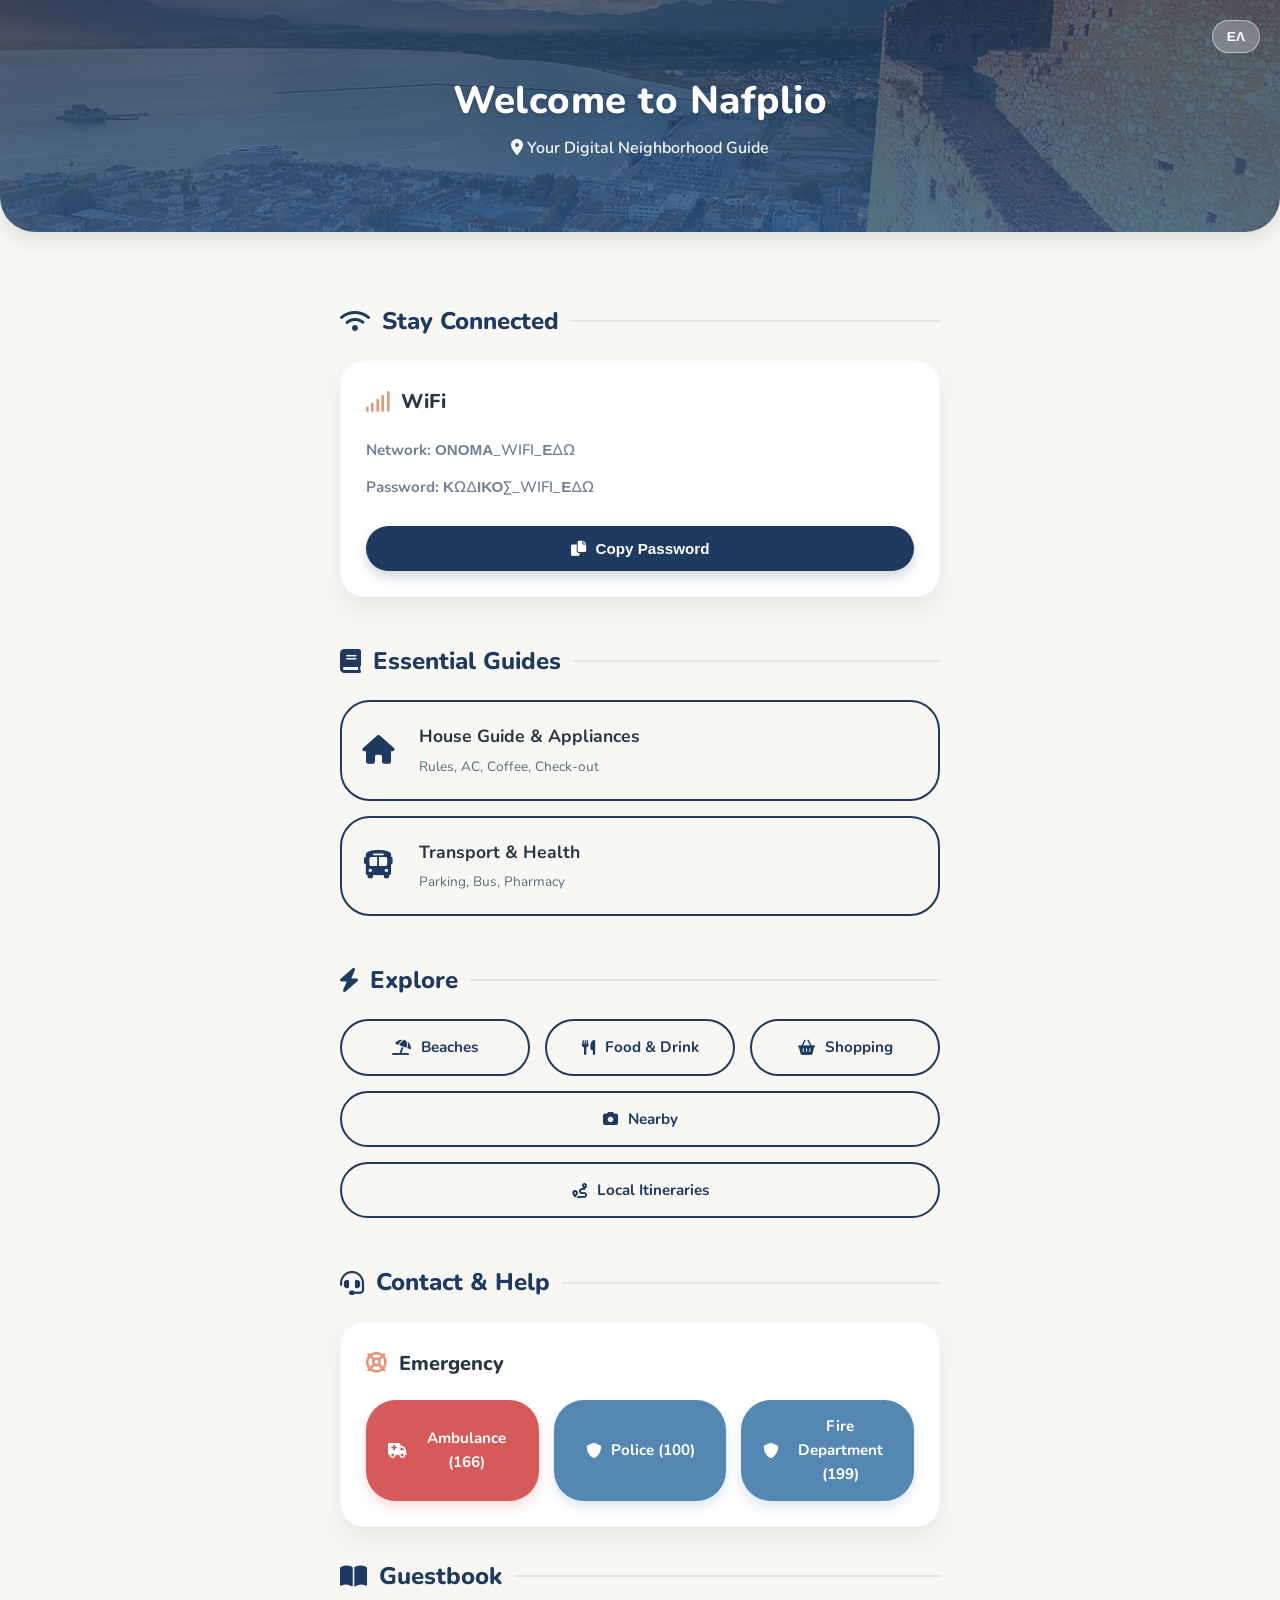
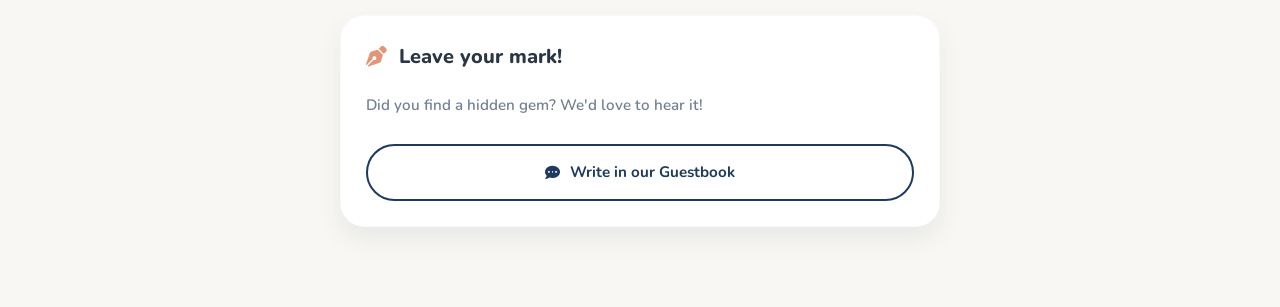
==== commit b4a2dc67: "modified index beaches house guide transport" ====
--- a/index.html
+++ b/index.html
@@ -29,15 +29,6 @@
     </header>
 
     <div class="container">
-        
-        <h2><i class="fas fa-bolt"></i> <span class="en">Explore</span><span class="el">Εξερεύνηση</span></h2>
-        <div class="flex-row">
-            <a href="pages/beaches.html" class="btn flex-item btn-outline"><i class="fas fa-umbrella-beach"></i> <span class="en">Beaches</span><span class="el">Παραλίες</span></a>
-            <a href="pages/fooddrink.html" class="btn flex-item btn-outline"><i class="fas fa-utensils"></i> <span class="en">Food & Drink</span><span class="el">Φαγητό & Ποτό</span></a>
-            <a href="pages/shopping.html" class="btn flex-item btn-outline"><i class="fas fa-shopping-basket"></i> <span class="en">Shopping</span><span class="el">Αγορές</span></a>
-            <a href="pages/nearby.html" class="btn flex-item btn-outline"><i class="fas fa-camera"></i> <span class="en">Nearby</span><span class="el">Αξιοθέατα</span></a>
-            <a href="pages/itineraries.html" class="btn flex-item btn-outline" style="min-width: 100%;"><i class="fas fa-route"></i> <span class="en">Local Itineraries</span><span class="el">Προτεινόμενες Διαδρομές</span></a>
-        </div>
 
         <h2><i class="fas fa-wifi"></i> <span class="en">Stay Connected</span><span class="el">Σύνδεση στο Internet</span></h2>
         
@@ -66,24 +57,24 @@
             </div>
         </a>
 
+                <h2><i class="fas fa-bolt"></i> <span class="en">Explore</span><span class="el">Εξερεύνηση</span></h2>
+        <div class="flex-row">
+            <a href="pages/beaches.html" class="btn flex-item btn-outline"><i class="fas fa-umbrella-beach"></i> <span class="en">Beaches</span><span class="el">Παραλίες</span></a>
+            <a href="pages/fooddrink.html" class="btn flex-item btn-outline"><i class="fas fa-utensils"></i> <span class="en">Food & Drink</span><span class="el">Φαγητό & Ποτό</span></a>
+            <a href="pages/shopping.html" class="btn flex-item btn-outline"><i class="fas fa-shopping-basket"></i> <span class="en">Shopping</span><span class="el">Αγορές</span></a>
+            <a href="pages/nearby.html" class="btn flex-item btn-outline"><i class="fas fa-camera"></i> <span class="en">Nearby</span><span class="el">Αξιοθέατα</span></a>
+            <a href="pages/itineraries.html" class="btn flex-item btn-outline" style="min-width: 100%;"><i class="fas fa-route"></i> <span class="en">Local Itineraries</span><span class="el">Προτεινόμενες Διαδρομές</span></a>
+        </div>
+
         <h2><i class="fas fa-headset"></i> <span class="en">Contact & Help</span><span class="el">Επικοινωνία & Βοήθεια</span></h2>
 
         <div class="card">
-            <h3><i class="fas fa-user-tie"></i> <span class="en">Your Host</span><span class="el">Οικοδεσπότης</span></h3>
-            <div class="flex-row" style="margin-top:15px;">
-                <a href="tel:+3069XXXXXXXX" class="btn flex-item"><i class="fas fa-phone"></i> <span class="en">Call</span><span class="el">Κλήση</span></a>
-                <a href="https://wa.me/3069XXXXXXXX" target="_blank" class="btn flex-item btn-success"><i class="fab fa-whatsapp"></i> WhatsApp</a>
-            </div>
-        </div>
-
-        <div class="card">
             <h3><i class="fas fa-life-ring"></i> <span class="en">Emergency</span><span class="el">Έκτακτη Ανάγκη</span></h3>
-            <div class="flex-row" style="margin-bottom:10px;">
-                <a href="tel:+3069XXXXXXXX" class="btn flex-item btn-outline"><i class="fas fa-broom"></i> <span class="en">Cleaner</span><span class="el">Καθαρίστρια</span></a>
-            </div>
             <div class="flex-row">
                 <a href="tel:166" class="btn flex-item btn-danger"><i class="fas fa-ambulance"></i> <span class="en">Ambulance (166)</span><span class="el">Ασθενοφόρο (166)</span></a>
                 <a href="tel:100" class="btn flex-item btn-primary"><i class="fas fa-shield-alt"></i> <span class="en">Police (100)</span><span class="el">Αστυνομία (100)</span></a>
+                <a href="tel:100" class="btn flex-item btn-primary"><i class="fas fa-shield-alt"></i> <span class="en">Fire Department (199)</span><span class="el">Πυροσβεστική (199)</span></a>
+
             </div>
         </div>
         
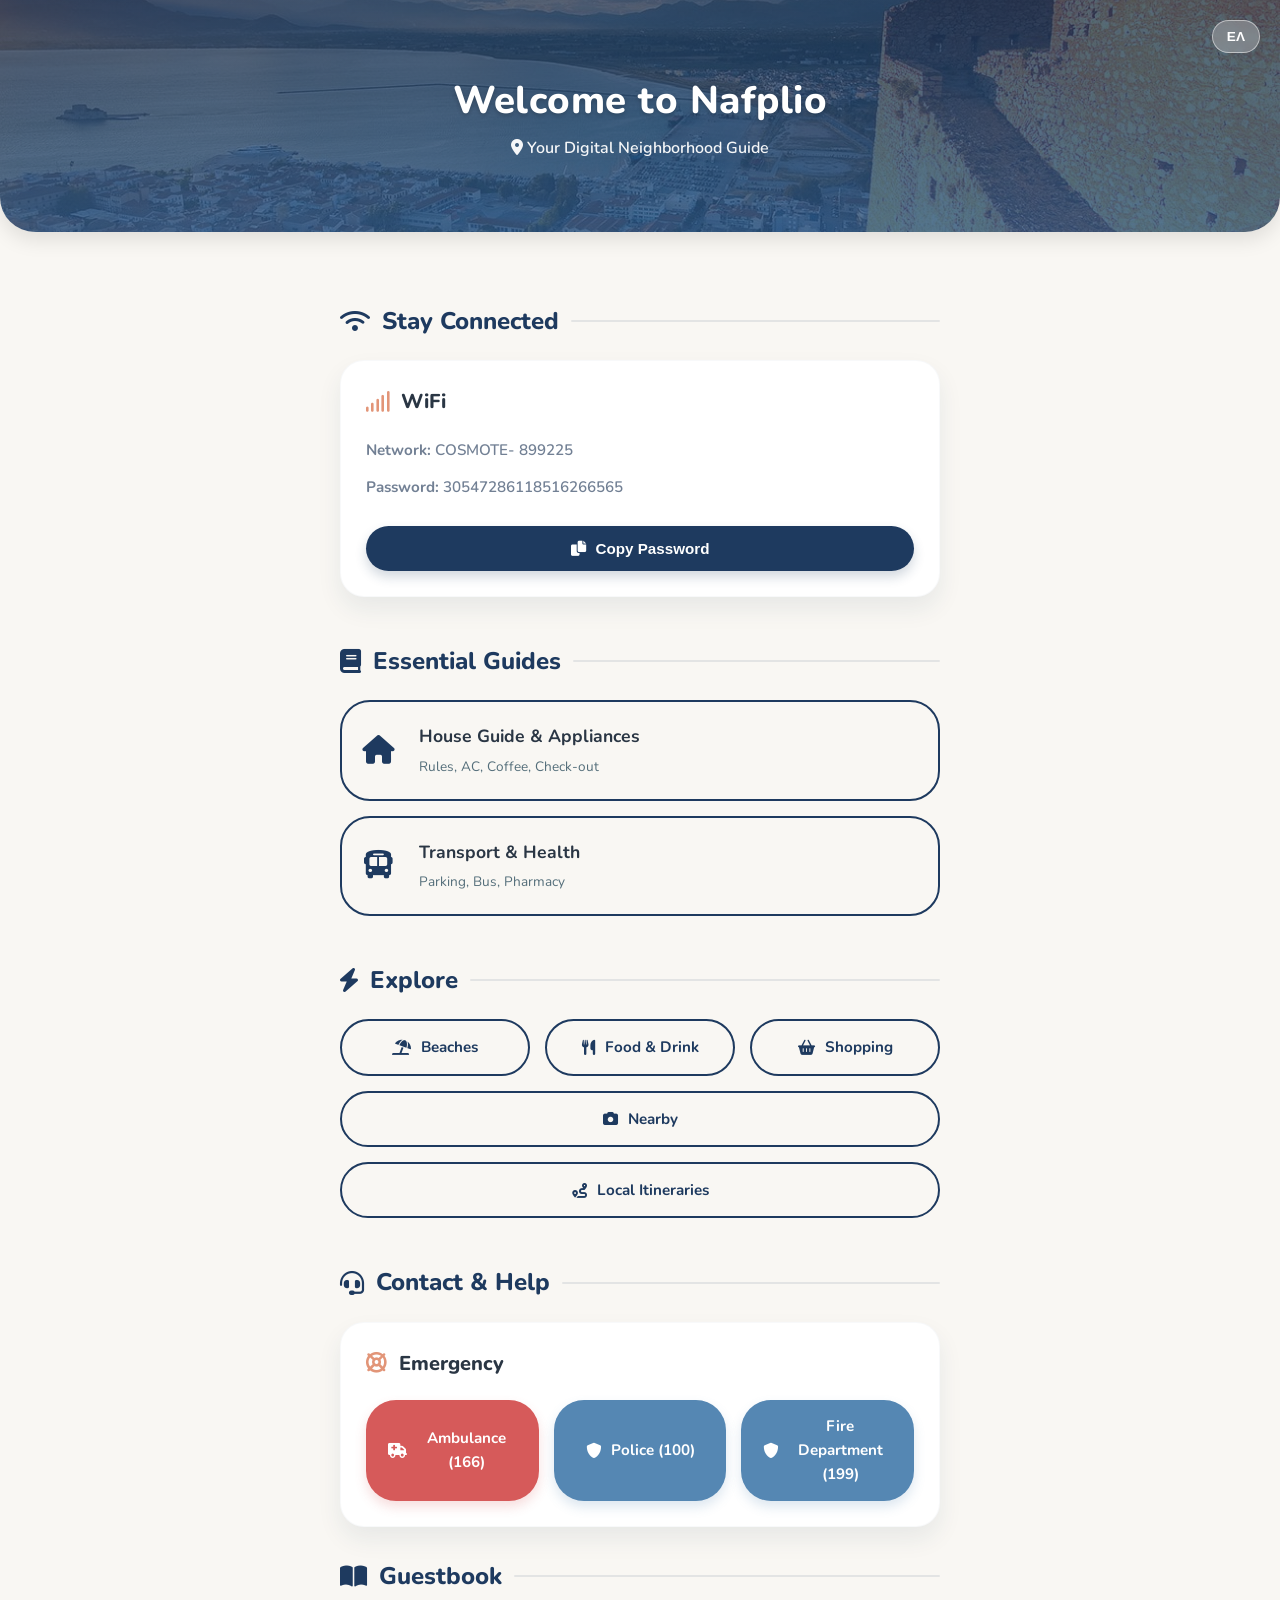
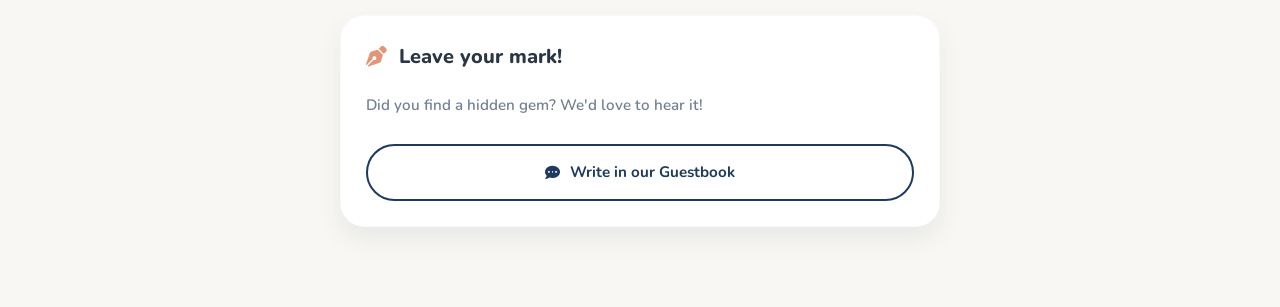
==== commit 2d80275b: "wifi" ====
--- a/index.html
+++ b/index.html
@@ -34,8 +34,8 @@
         
         <div class="card">
             <h3><i class="fas fa-signal"></i> WiFi</h3>
-            <p><strong>Network:</strong> ΟΝΟΜΑ_WIFI_ΕΔΩ</p>
-            <p><strong>Password:</strong> ΚΩΔΙΚΟΣ_WIFI_ΕΔΩ</p>
+            <p><strong>Network:</strong> COSMOTE- 899225</p>
+            <p><strong>Password:</strong> 30547286118516266565</p>
             <button class="btn" onclick="copyWiFi()"><i class="fas fa-copy"></i> <span class="en">Copy Password</span><span class="el">Αντιγραφή Κωδικού</span></button>
         </div>
 
